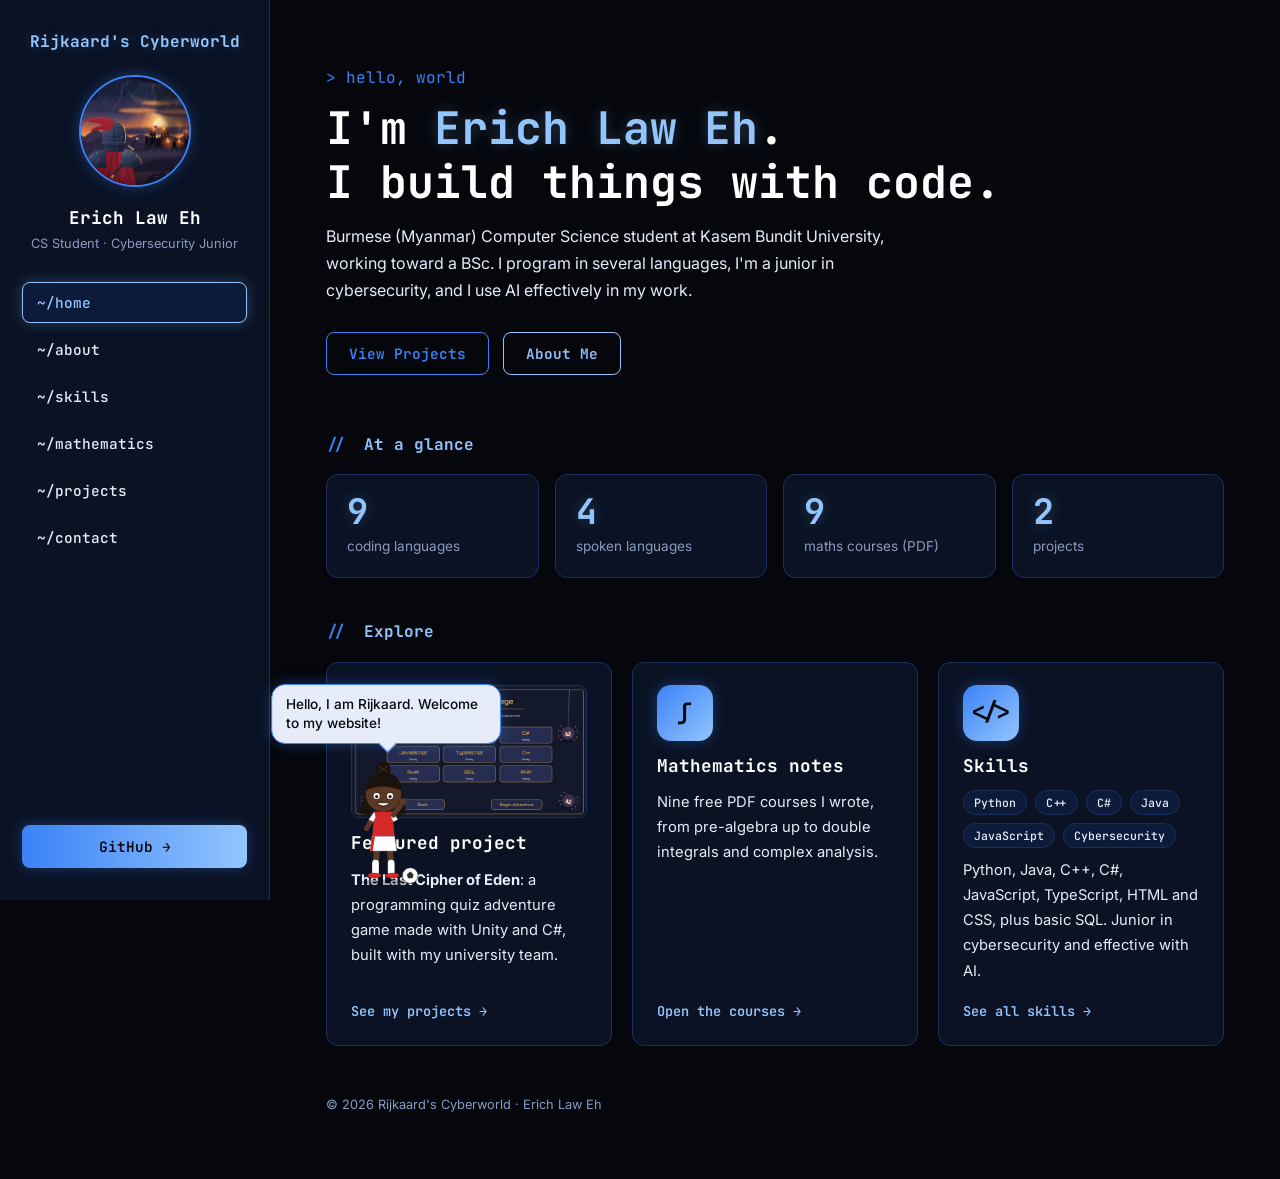
==== index.html @ 7b889961 "Add email contact, Home highlights, link previews, favicon, sitemap Co-Authored-By: Claude Sonnet 5." ====
<!DOCTYPE html>
<html lang="en">
<head>
  <meta charset="UTF-8">
  <meta name="viewport" content="width=device-width, initial-scale=1">
  <title>Rijkaard's Cyberworld | Erich Law Eh</title>
  <meta name="description" content="Portfolio of Erich Law Eh: Computer Science student and junior cybersecurity enthusiast. Projects, programming skills and mathematics notes.">
  <link rel="canonical" href="https://rijkaard1.github.io/">
  <meta property="og:type" content="website">
  <meta property="og:site_name" content="Rijkaard's Cyberworld">
  <meta property="og:title" content="Rijkaard's Cyberworld | Erich Law Eh">
  <meta property="og:description" content="Portfolio of Erich Law Eh: Computer Science student and junior cybersecurity enthusiast. Projects, programming skills and mathematics notes.">
  <meta property="og:url" content="https://rijkaard1.github.io/">
  <meta property="og:image" content="https://rijkaard1.github.io/images/og-image.png">
  <meta property="og:image:width" content="1200">
  <meta property="og:image:height" content="630">
  <meta property="og:image:alt" content="Rijkaard's Cyberworld: an armored knight watching a burning castle at sunset">
  <meta name="twitter:card" content="summary_large_image">
  <meta name="theme-color" content="#05070d">
  <link rel="icon" href="images/favicon.png" type="image/png">
  <link rel="apple-touch-icon" href="images/apple-touch-icon.png">
  <script type="application/ld+json">{"@context":"https://schema.org","@type":"Person","name":"Erich Law Eh","url":"https://rijkaard1.github.io/","image":"https://rijkaard1.github.io/images/profile.jpg","jobTitle":"Computer Science student","affiliation":{"@type":"CollegeOrUniversity","name":"Kasem Bundit University"},"sameAs":["https://github.com/Rijkaard1"]}</script>
  <link rel="preconnect" href="https://fonts.googleapis.com">
  <link rel="preconnect" href="https://fonts.gstatic.com" crossorigin>
  <link href="https://fonts.googleapis.com/css2?family=Inter:wght@400;500;600&family=JetBrains+Mono:wght@400;500;600;700&display=swap" rel="stylesheet">
  <link rel="stylesheet" href="css/style.css?v=11">
</head>
<body>
  <button class="menu-toggle" aria-label="Toggle menu">&#9776;</button>
  <aside class="sidebar">
    <a class="brand" href="index.html">Rijkaard's Cyberworld</a>
    <img class="avatar" src="images/profile.jpg" alt="Erich Law Eh: an armored knight seen from behind on a mountain summit, watching a burning castle at sunset in the rain" width="112" height="112">
    <h2 class="name">Erich Law Eh</h2>
    <p class="role">CS Student &middot; Cybersecurity Junior</p>
    <ul class="nav">
      <li><a href="index.html" class="active">~/home</a></li>
      <li><a href="about.html">~/about</a></li>
      <li><a href="skills.html">~/skills</a></li>
      <li><a href="mathematics.html">~/mathematics</a></li>
      <li><a href="projects.html">~/projects</a></li>
      <li><a href="contact.html">~/contact</a></li>
    </ul>
    <a class="github-btn" href="https://github.com/Rijkaard1" target="_blank" rel="noopener noreferrer">GitHub &rarr;</a>
  </aside>

  <main>
    <section class="hero">
      <span class="tag">&gt; hello, world</span>
      <h1>I'm <span class="accent">Erich Law Eh</span>.<br>I build things with code.</h1>
      <p>Burmese (Myanmar) Computer Science student at Kasem Bundit University, working toward a BSc. I program in several languages, I'm a junior in cybersecurity, and I use AI effectively in my work.</p>
      <div class="btn-row">
        <a class="btn" href="projects.html">View Projects</a>
        <a class="btn green" href="about.html">About Me</a>
      </div>
    </section>

    <section class="highlights" aria-label="Highlights">
      <h2 class="section-label mono"><span>//</span> At a glance</h2>
      <div class="stats">
        <div class="stat"><strong>9</strong><span>coding languages</span></div>
        <div class="stat"><strong>4</strong><span>spoken languages</span></div>
        <div class="stat"><strong>9</strong><span>maths courses (PDF)</span></div>
        <div class="stat"><strong>2</strong><span>projects</span></div>
      </div>

      <h2 class="section-label mono"><span>//</span> Explore</h2>
      <div class="feature-grid">
        <a class="card feature" href="projects.html">
          <img src="images/04_LanguageChoice.jpg" alt="Screenshot of The Last Cipher of Eden, the language choice screen" loading="lazy">
          <h3>Featured project</h3>
          <p><strong>The Last Cipher of Eden</strong>: a programming quiz adventure game made with Unity and C#, built with my university team.</p>
          <span class="open-link mono">See my projects &rarr;</span>
        </a>
        <a class="card feature" href="mathematics.html">
          <span class="feature-icon mono" aria-hidden="true">&int;</span>
          <h3>Mathematics notes</h3>
          <p>Nine free PDF courses I wrote, from pre-algebra up to double integrals and complex analysis.</p>
          <span class="open-link mono">Open the courses &rarr;</span>
        </a>
        <a class="card feature" href="skills.html">
          <span class="feature-icon mono" aria-hidden="true">&lt;/&gt;</span>
          <h3>Skills</h3>
          <div class="tags"><span class="tag-item">Python</span><span class="tag-item">C++</span><span class="tag-item">C#</span><span class="tag-item">Java</span><span class="tag-item">JavaScript</span><span class="tag-item">Cybersecurity</span></div>
          <p>Python, Java, C++, C#, JavaScript, TypeScript, HTML and CSS, plus basic SQL. Junior in cybersecurity and effective with AI.</p>
          <span class="open-link mono">See all skills &rarr;</span>
        </a>
      </div>
    </section>
    <footer>&copy; 2026 Rijkaard's Cyberworld &middot; Erich Law Eh</footer>
  </main>
  <script src="js/main.js?v=11"></script>
  <script src="js/bot.js?v=3" defer></script>
</body>
</html>
---- css/style.css ----
:root {
  --bg: #05070d;
  --panel: #0a1224;
  --panel-2: #0d1b3a;
  --border: #1c2f5c;
  --text: #e6ecf8;
  --muted: #8a9bc0;
  --purple: #3b82f6;
  --green: #93c5fd;
  --glow-purple: 0 0 14px rgba(59, 130, 246, 0.35);
  --glow-green: 0 0 14px rgba(147, 197, 253, 0.28);
  --sidebar-w: 270px;
}

* { box-sizing: border-box; margin: 0; padding: 0; }

html { scroll-behavior: smooth; }

body {
  font-family: "Inter", system-ui, sans-serif;
  background: var(--bg);
  color: var(--text);
  line-height: 1.7;
  min-height: 100vh;
}

h1, h2, h3, .mono { font-family: "JetBrains Mono", monospace; }

a { color: var(--green); text-decoration: none; }
a:hover { text-decoration: underline; }

/* ---------- Sidebar ---------- */
.sidebar {
  position: fixed;
  inset: 0 auto 0 0;
  width: var(--sidebar-w);
  background: var(--panel);
  border-right: 1px solid var(--border);
  padding: 32px 22px;
  display: flex;
  flex-direction: column;
  align-items: center;
  z-index: 20;
  overflow-y: auto;
}

.avatar {
  width: 112px;
  height: 112px;
  border-radius: 50%;
  display: grid;
  place-items: center;
  font: 700 2rem "JetBrains Mono", monospace;
  color: var(--bg);
  background: linear-gradient(135deg, var(--purple), var(--green));
  box-shadow: var(--glow-purple);
  margin-bottom: 16px;
}

.sidebar .name { font-size: 1.1rem; color: #fff; text-align: center; }
.sidebar .role { font-size: 0.8rem; color: var(--muted); text-align: center; margin-bottom: 28px; }

.nav { list-style: none; width: 100%; display: grid; gap: 6px; }
.nav a {
  display: block;
  padding: 10px 14px;
  border-radius: 8px;
  color: var(--text);
  font: 500 0.9rem "JetBrains Mono", monospace;
  border: 1px solid transparent;
  transition: 0.2s;
}
.nav a:hover { background: var(--panel-2); text-decoration: none; border-color: var(--border); }
.nav a.active {
  color: var(--green);
  background: var(--panel-2);
  border-color: var(--green);
  box-shadow: var(--glow-green);
}

.github-btn {
  margin-top: auto;
  width: 100%;
  padding: 12px;
  text-align: center;
  font: 600 0.9rem "JetBrains Mono", monospace;
  color: var(--bg);
  background: linear-gradient(90deg, var(--purple), var(--green));
  border-radius: 8px;
  box-shadow: var(--glow-purple);
  transition: transform 0.2s;
}
.github-btn:hover { transform: translateY(-2px); text-decoration: none; }

.menu-toggle {
  display: none;
  position: fixed;
  top: 12px;
  left: 12px;
  z-index: 30;
  background: var(--panel);
  color: var(--green);
  border: 1px solid var(--green);
  border-radius: 8px;
  padding: 8px 12px;
  font: 600 1rem "JetBrains Mono", monospace;
  cursor: pointer;
}

/* ---------- Main ---------- */
main {
  margin-left: var(--sidebar-w);
  padding: 64px 56px;
  max-width: 1000px;
}

.page-title { font-size: 2rem; color: #fff; margin-bottom: 6px; }
.page-title span { color: var(--purple); }
.lead { color: var(--muted); margin-bottom: 36px; }

.hero h1 { font-size: 2.8rem; color: #fff; line-height: 1.2; margin: 10px 0 14px; }
.hero h1 .accent { color: var(--green); text-shadow: var(--glow-green); }
.hero .tag { color: var(--purple); font-family: "JetBrains Mono", monospace; }
.hero p { max-width: 600px; color: var(--text); margin-bottom: 28px; }

.btn-row { display: flex; gap: 14px; flex-wrap: wrap; }
.btn {
  display: inline-block;
  padding: 11px 22px;
  border-radius: 8px;
  font: 600 0.9rem "JetBrains Mono", monospace;
  border: 1px solid var(--purple);
  color: var(--purple);
  transition: 0.2s;
}
.btn:hover { background: var(--purple); color: var(--bg); text-decoration: none; box-shadow: var(--glow-purple); }
.btn.green { border-color: var(--green); color: var(--green); }
.btn.green:hover { background: var(--green); color: var(--bg); box-shadow: var(--glow-green); }

/* ---------- Cards ---------- */
.card {
  display: block;
  background: var(--panel);
  border: 1px solid var(--border);
  border-radius: 12px;
  padding: 22px 24px;
  margin-bottom: 20px;
}
.card h2 { font-size: 1.1rem; color: var(--green); margin-bottom: 14px; }
.card h3 { font-size: 1rem; color: #fff; }
.grid { display: grid; grid-template-columns: repeat(auto-fit, minmax(260px, 1fr)); gap: 20px; }

/* ---------- Timeline ---------- */
.timeline { list-style: none; border-left: 2px solid var(--purple); padding-left: 22px; margin-left: 6px; }
.timeline li { position: relative; margin-bottom: 22px; }
.timeline li::before {
  content: "";
  position: absolute;
  left: -30px;
  top: 7px;
  width: 12px;
  height: 12px;
  border-radius: 50%;
  background: var(--green);
  box-shadow: var(--glow-green);
}
.timeline .when { font: 500 0.8rem "JetBrains Mono", monospace; color: var(--purple); }
.timeline p { color: var(--muted); font-size: 0.92rem; }

/* ---------- Skill tags ---------- */
.tags { display: flex; flex-wrap: wrap; gap: 10px; }
.tag-item {
  display: inline-flex;
  align-items: center;
  gap: 8px;
  padding: 6px 12px;
  background: var(--panel-2);
  border: 1px solid var(--border);
  border-radius: 999px;
  font: 500 0.85rem "JetBrains Mono", monospace;
}
.level { font-size: 0.7rem; padding: 2px 8px; border-radius: 999px; }
.level.native, .level.fluent, .level.intermediate { background: rgba(147,197,253,.14); color: var(--green); }
.level.beginner, .level.basic, .level.conversational, .level.junior, .level.effective { background: rgba(59,130,246,.2); color: var(--purple); }

/* ---------- Projects ---------- */
.project-placeholder { border-style: dashed; text-align: center; color: var(--muted); }
.project-placeholder h3 { color: var(--purple); margin-bottom: 8px; }

.project .project-head { display: flex; gap: 18px; align-items: center; margin-bottom: 14px; }
.project .project-head img { width: 80px; height: 80px; border-radius: 12px; }
.project .meta { color: var(--muted); font-size: 0.78rem; }
.project > p { margin-bottom: 14px; }
.project .tags { margin-bottom: 18px; }
.credits { margin-bottom: 18px; padding: 14px 16px; border-left: 3px solid var(--purple); background: var(--panel-2); border-radius: 0 8px 8px 0; }
.credits h4 { color: var(--purple); font-size: 0.85rem; margin-bottom: 4px; }
.credits p { color: var(--muted); font-size: 0.88rem; margin-bottom: 6px; }
.credits ul { list-style: none; display: flex; flex-wrap: wrap; gap: 8px 22px; }
.credits li { color: var(--green); font: 500 0.88rem "JetBrains Mono", monospace; }
.shots { display: grid; grid-template-columns: repeat(auto-fit, minmax(220px, 1fr)); gap: 12px; margin-bottom: 20px; }
.shots img { width: 100%; border-radius: 8px; border: 1px solid var(--border); }
.btn-row { margin-top: 6px; }

footer { margin-top: 48px; color: var(--muted); font-size: 0.8rem; }

/* ---------- Responsive ---------- */
@media (max-width: 820px) {
  .sidebar { transform: translateX(-100%); transition: transform 0.25s; }
  .sidebar.open { transform: translateX(0); }
  .menu-toggle { display: block; }
  main { margin-left: 0; padding: 72px 22px 40px; }
  .hero h1 { font-size: 2rem; }
}

.brand {
  font: 700 1rem "JetBrains Mono", monospace;
  color: var(--green);
  text-shadow: var(--glow-green);
  text-align: center;
  margin-bottom: 22px;
  line-height: 1.3;
}
.brand:hover { text-decoration: none; }

/* ---------- Page transition: fade + slide up (0.4s) ---------- */
main { animation: page-in 0.4s ease-out both; }
main.leaving { animation: page-out 0.2s ease-in forwards; }
@keyframes page-in  { from { opacity: 0; transform: translateY(22px); } to { opacity: 1; transform: translateY(0); } }
@keyframes page-out { from { opacity: 1; transform: translateY(0); } to { opacity: 0; transform: translateY(-12px); } }

@media (prefers-reduced-motion: reduce) {
  main, main.leaving { animation: none; }
}

/* ---------- Screenshot gallery + lightbox ---------- */
.shot { padding: 0; border: 0; background: none; cursor: zoom-in; border-radius: 8px; line-height: 0; }
.shot img { transition: transform 0.2s, border-color 0.2s; }
.shot:hover img, .shot:focus-visible img { transform: scale(1.02); border-color: var(--green); }
.shot:focus-visible { outline: 2px solid var(--green); outline-offset: 2px; }

.lightbox { margin: auto; inset: 0; width: fit-content; height: fit-content; max-height: 94vh; border: 1px solid var(--purple); border-radius: 12px; background: var(--panel); padding: 0; max-width: min(96vw, 1200px); box-shadow: var(--glow-purple); overflow: visible; }
.lightbox::backdrop { background: rgba(5, 4, 10, 0.88); }
.lightbox img { display: block; width: 100%; max-height: 88vh; object-fit: contain; border-radius: 12px; }
.lightbox-close { position: absolute; top: -14px; right: -14px; width: 34px; height: 34px; border-radius: 50%; border: 1px solid var(--green); background: var(--panel); color: var(--green); font: 700 1.2rem "JetBrains Mono", monospace; cursor: pointer; line-height: 1; z-index: 2; }

/* Project version badge */
.version-line { display: flex; flex-wrap: wrap; align-items: center; gap: 8px 16px; margin: 0 0 14px; font-size: 0.8rem; color: var(--muted); }
.version-line .v-num { color: var(--green); border: 1px solid var(--green); border-radius: 999px; padding: 2px 12px; }
.version-line .v-date { color: var(--text); }
.shots.single { grid-template-columns: minmax(220px, 420px); }
.shots.single img { height: auto; }

/* ---------- Profile picture ---------- */
img.avatar { object-fit: cover; padding: 0; border: 2px solid var(--purple); }

/* ---------- Mathematics courses ---------- */
.course .course-meta { color: var(--muted); font-size: 0.85rem; margin-bottom: 14px; }
.course-empty { border-style: dashed; text-align: center; color: var(--muted); }
.course-empty h2 { color: var(--purple); }
.files { list-style: none; display: grid; gap: 10px; }
.files li { display: flex; align-items: center; justify-content: space-between; gap: 14px; flex-wrap: wrap; padding: 10px 14px; background: var(--panel-2); border: 1px solid var(--border); border-radius: 8px; }
.files .file-name { font: 500 0.9rem "JetBrains Mono", monospace; color: var(--text); }
.files .file-type { font: 600 0.7rem "JetBrains Mono", monospace; color: var(--purple); margin-right: 10px; }
.files a.btn { padding: 6px 14px; font-size: 0.8rem; }

/* ---------- Mathematics categories and course cards ---------- */
.category { margin-bottom: 40px; }
.category-title { font-size: 1.15rem; color: var(--green); margin-bottom: 18px; padding-bottom: 10px; border-bottom: 1px solid var(--border); }
.category-title span { color: var(--purple); margin-right: 8px; }
.course-grid { display: grid; grid-template-columns: repeat(auto-fit, minmax(300px, 1fr)); gap: 20px; }
.course-card { display: flex; flex-direction: column; gap: 10px; margin-bottom: 0; color: var(--text); transition: transform 0.2s, border-color 0.2s, box-shadow 0.2s; }
.course-card:hover, .course-card:focus-visible { text-decoration: none; transform: translateY(-3px); border-color: var(--green); box-shadow: var(--glow-green); outline: none; }
.course-card h3 { font-size: 1.1rem; color: #fff; }
.course-card .course-meta { color: var(--muted); font-size: 0.78rem; margin: 0; }
.course-card p { font-size: 0.92rem; }
.course-card .tags { gap: 8px; }
.course-card .tag-item { font-size: 0.72rem; padding: 4px 10px; }
.course-card .open-link { margin-top: auto; padding-top: 6px; color: var(--green); font-weight: 600; font-size: 0.85rem; }

/* ---------- Mathematics: two big cards + back link ---------- */
.big-cards { display: grid; grid-template-columns: repeat(auto-fit, minmax(320px, 1fr)); gap: 28px; margin-top: 8px; }
.big-card { display: flex; flex-direction: column; gap: 14px; min-height: 340px; padding: 36px 34px; margin-bottom: 0; color: var(--text); background: linear-gradient(160deg, var(--panel-2), var(--panel)); transition: transform 0.2s, border-color 0.2s, box-shadow 0.2s; }
.big-card:hover, .big-card:focus-visible { text-decoration: none; transform: translateY(-5px); border-color: var(--green); box-shadow: var(--glow-green); outline: none; }
.big-card .big-icon { display: grid; place-items: center; width: 72px; height: 72px; border-radius: 16px; font-size: 2.4rem; font-weight: 700; color: var(--bg); background: linear-gradient(135deg, var(--purple), var(--green)); box-shadow: var(--glow-purple); }
.big-card h2 { font-size: 1.7rem; color: #fff; margin: 4px 0 0; }
.big-card p { color: var(--text); }
.big-card .big-count { color: var(--muted); font-size: 0.85rem; margin-top: auto; }
.big-card .open-link { color: var(--green); font-weight: 600; font-size: 0.95rem; }
.back-link { display: inline-block; margin-bottom: 18px; font-size: 0.85rem; }

/* ---------- Course pages: use the full width, 3 cards per row ---------- */
main:has(.course-grid) { max-width: 1500px; }
.course-grid { grid-template-columns: repeat(3, minmax(0, 1fr)); }
@media (max-width: 1200px) { .course-grid { grid-template-columns: repeat(2, minmax(0, 1fr)); } }
@media (max-width: 760px)  { .course-grid { grid-template-columns: 1fr; } }

/* ---------- Mathematics page: bigger, centered branch cards ---------- */
main:has(.big-cards) { max-width: 1500px; }
.big-cards { max-width: 1160px; margin: 24px auto 0; gap: 36px; }
.big-card { min-height: 440px; padding: 48px 44px; align-items: center; text-align: center; justify-content: flex-start; gap: 18px; }
.big-card .big-icon { width: 96px; height: 96px; border-radius: 22px; font-size: 3.2rem; }
.big-card h2 { font-size: 2.1rem; }
.big-card p { font-size: 1.05rem; max-width: 440px; }
.big-card .big-count { font-size: 0.95rem; margin-top: auto; padding-top: 8px; }
.big-card .open-link { font-size: 1.05rem; }
@media (max-width: 760px) { .big-card { min-height: 0; padding: 32px 24px; } }

/* ---------- Projects page: wider, bigger, centered cards ---------- */
main:has(.project) { max-width: 1500px; }
.project { max-width: 1160px; margin: 0 auto 32px; padding: 40px 44px; text-align: center; }
.project .project-head { flex-direction: column; justify-content: center; gap: 14px; margin-bottom: 18px; }
.project .project-head img { width: 112px; height: 112px; border-radius: 20px; }
.project h3 { font-size: 1.9rem; color: #fff; }
.project .meta { font-size: 0.85rem; margin-top: 6px; }
.project > p { max-width: 820px; margin: 0 auto 18px; font-size: 1.05rem; }
.project .tags { justify-content: center; margin-bottom: 24px; }
.project .version-line { justify-content: center; margin-bottom: 18px; }
.project .credits { max-width: 760px; margin: 0 auto 26px; border-left: 0; border-top: 3px solid var(--purple); border-radius: 0 0 8px 8px; text-align: center; }
.project .credits ul { justify-content: center; }
.project .shots { justify-content: center; margin-bottom: 26px; }
.project .shots.single { grid-template-columns: minmax(220px, 560px); }
.project .btn-row { justify-content: center; margin-top: 10px; }
main:has(.project) > .btn-row { justify-content: center; max-width: 1160px; margin: 0 auto; }
main:has(.project) > footer { text-align: center; }
@media (max-width: 760px) { .project { padding: 28px 20px; } .project h3 { font-size: 1.5rem; } }

/* ---------- Every page except Home: centered layout ---------- */
main:not(:has(.hero)) { max-width: 1500px; }
main:not(:has(.hero)) .page-title,
main:not(:has(.hero)) .lead { text-align: center; }
main:not(:has(.hero)) .back-link { display: block; text-align: center; }
main:not(:has(.hero)) > footer { text-align: center; }
main:not(:has(.hero)) > .card:not(.project),
main:not(:has(.hero)) > .grid { max-width: 1000px; margin-left: auto; margin-right: auto; }
main:not(:has(.hero)) .card { text-align: center; }
main:not(:has(.hero)) .card .tags { justify-content: center; }
main:not(:has(.hero)) .card .btn { margin-left: auto; margin-right: auto; }
.card .tag-item { text-align: center; }

/* timeline: centered, dots stacked above each step */
.timeline { border-left: 0; padding-left: 0; margin: 0 auto; max-width: 640px; }
.timeline li { padding-bottom: 6px; margin-bottom: 18px; }
.timeline li::before { position: static; display: block; margin: 0 auto 10px; }
.timeline li:not(:last-child)::after { content: ""; display: block; width: 2px; height: 22px; margin: 14px auto 0; background: var(--purple); opacity: 0.7; }

/* ---------- Course grid: keep an incomplete last row centered ---------- */
.course-grid { display: flex; flex-wrap: wrap; justify-content: center; gap: 20px; }
.course-grid > .course-card { flex: 0 0 calc((100% - 40px) / 3); max-width: calc((100% - 40px) / 3); }
@media (max-width: 1200px) { .course-grid > .course-card { flex-basis: calc((100% - 20px) / 2); max-width: calc((100% - 20px) / 2); } }
@media (max-width: 760px)  { .course-grid > .course-card { flex-basis: 100%; max-width: 100%; } }

/* ---------- Home: highlights ---------- */
main:has(.hero) { max-width: 1200px; }
.highlights { margin-top: 56px; }
.section-label { font-size: 1rem; color: var(--green); margin: 0 0 16px; }
.section-label span { color: var(--purple); margin-right: 8px; }
.stats { display: grid; grid-template-columns: repeat(auto-fit, minmax(150px, 1fr)); gap: 16px; margin-bottom: 40px; }
.stat { background: var(--panel); border: 1px solid var(--border); border-radius: 12px; padding: 18px 20px; }
.stat strong { display: block; font: 700 2.2rem "JetBrains Mono", monospace; color: var(--green); line-height: 1.1; text-shadow: var(--glow-green); }
.stat span { color: var(--muted); font-size: 0.85rem; }
.feature-grid { display: grid; grid-template-columns: repeat(auto-fit, minmax(260px, 1fr)); gap: 20px; }
.feature { display: flex; flex-direction: column; gap: 10px; margin-bottom: 0; color: var(--text); transition: transform 0.2s, border-color 0.2s, box-shadow 0.2s; }
.feature:hover, .feature:focus-visible { text-decoration: none; transform: translateY(-3px); border-color: var(--green); box-shadow: var(--glow-green); outline: none; }
.feature img { width: 100%; border-radius: 8px; border: 1px solid var(--border); }
.feature h3 { font-size: 1.1rem; color: #fff; }
.feature p { font-size: 0.92rem; }
.feature .tags { gap: 8px; }
.feature .tag-item { font-size: 0.72rem; padding: 4px 10px; }
.feature .open-link { margin-top: auto; padding-top: 6px; color: var(--green); font-weight: 600; font-size: 0.85rem; }
.feature-icon { display: grid; place-items: center; width: 56px; height: 56px; border-radius: 14px; font-size: 1.5rem; font-weight: 700; color: var(--bg); background: linear-gradient(135deg, var(--purple), var(--green)); box-shadow: var(--glow-purple); }
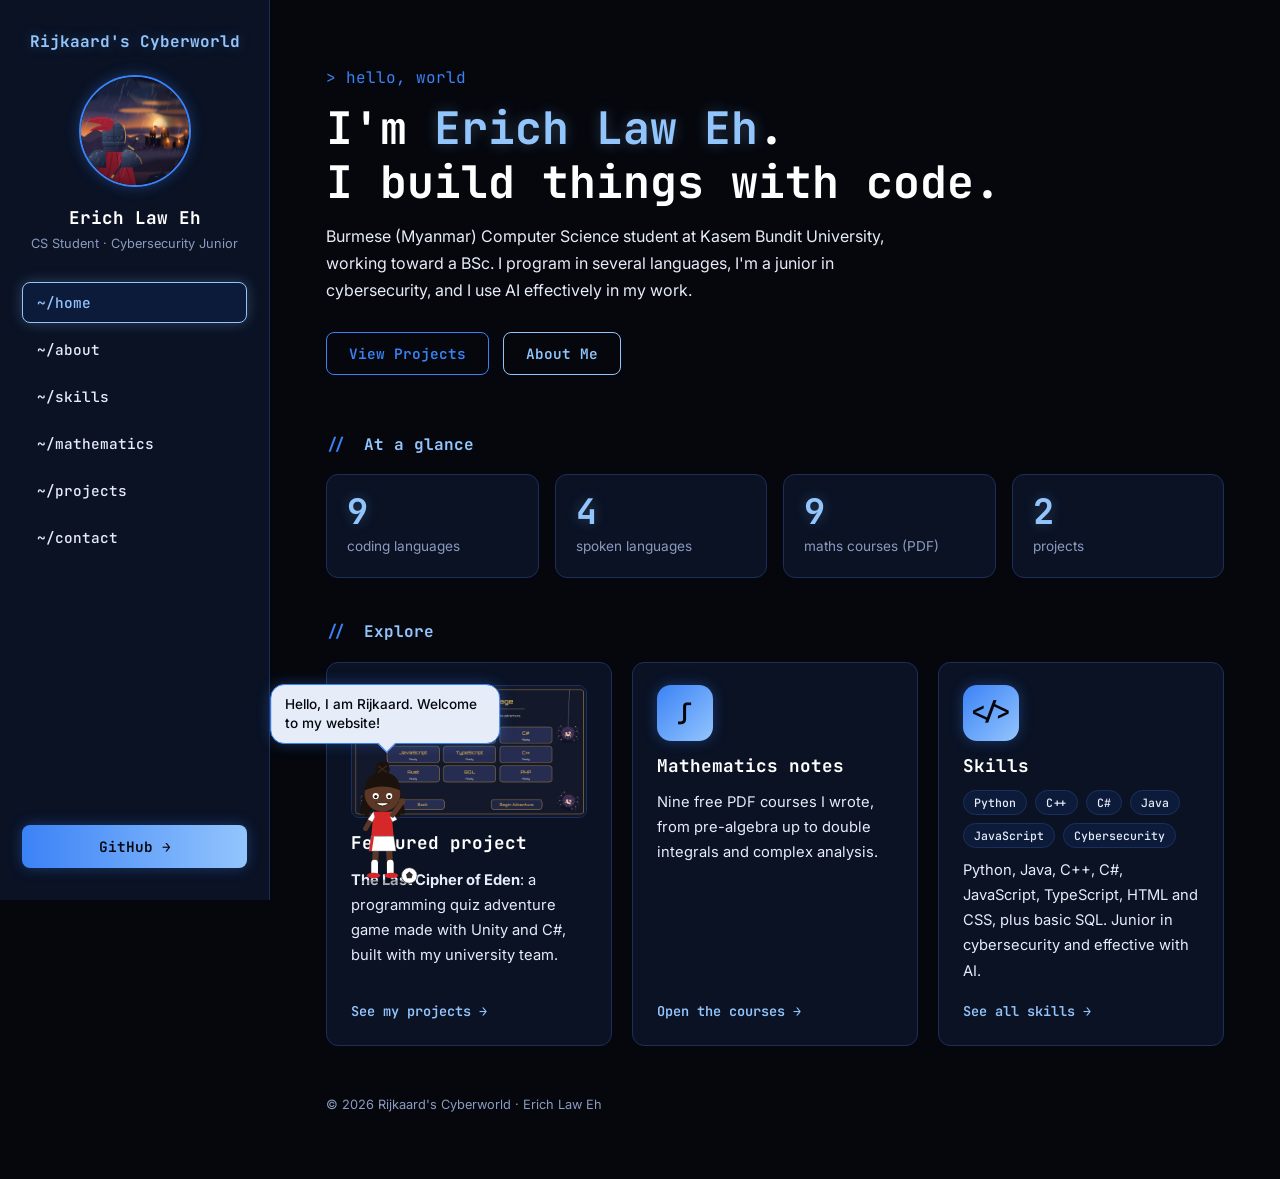
==== commit 49926871: "Add Solutions PDF links to the course cards Co-Authored-By: Claude Sonnet 5.5 <noreply@anthropic.com" ====
--- a/index.html
+++ b/index.html
@@ -23,7 +23,7 @@
   <link rel="preconnect" href="https://fonts.googleapis.com">
   <link rel="preconnect" href="https://fonts.gstatic.com" crossorigin>
   <link href="https://fonts.googleapis.com/css2?family=Inter:wght@400;500;600&family=JetBrains+Mono:wght@400;500;600;700&display=swap" rel="stylesheet">
-  <link rel="stylesheet" href="css/style.css?v=11">
+  <link rel="stylesheet" href="css/style.css?v=12">
 </head>
 <body>
   <button class="menu-toggle" aria-label="Toggle menu">&#9776;</button>
@@ -88,7 +88,7 @@
     </section>
     <footer>&copy; 2026 Rijkaard's Cyberworld &middot; Erich Law Eh</footer>
   </main>
-  <script src="js/main.js?v=11"></script>
+  <script src="js/main.js?v=12"></script>
   <script src="js/bot.js?v=3" defer></script>
 </body>
 </html>
--- a/css/style.css
+++ b/css/style.css
@@ -368,3 +368,14 @@
 .feature .tag-item { font-size: 0.72rem; padding: 4px 10px; }
 .feature .open-link { margin-top: auto; padding-top: 6px; color: var(--green); font-weight: 600; font-size: 0.85rem; }
 .feature-icon { display: grid; place-items: center; width: 56px; height: 56px; border-radius: 14px; font-size: 1.5rem; font-weight: 700; color: var(--bg); background: linear-gradient(135deg, var(--purple), var(--green)); box-shadow: var(--glow-purple); }
+
+/* ---------- Course cards: main PDF + solutions link ---------- */
+.course-card { position: relative; cursor: pointer; }
+.course-card .course-links { display: flex; flex-wrap: wrap; justify-content: center; align-items: center; gap: 8px 22px; margin-top: auto; padding-top: 8px; }
+.course-card .open-link { margin-top: 0; padding-top: 0; text-decoration: none; }
+.course-card .open-link::after { content: ""; position: absolute; inset: 0; border-radius: inherit; }   /* whole card opens the main PDF */
+.course-card .solutions-link { position: relative; z-index: 2; color: var(--purple); font-weight: 600; font-size: 0.85rem; }
+.course-card .solutions-link:hover { text-decoration: underline; color: var(--green); }
+.course-card .answer-note { color: var(--muted); font-size: 0.78rem; }
+.course-card:hover, .course-card:focus-within { transform: translateY(-3px); border-color: var(--green); box-shadow: var(--glow-green); }
+.course-card .open-link:focus-visible::after { outline: 2px solid var(--green); outline-offset: 2px; }
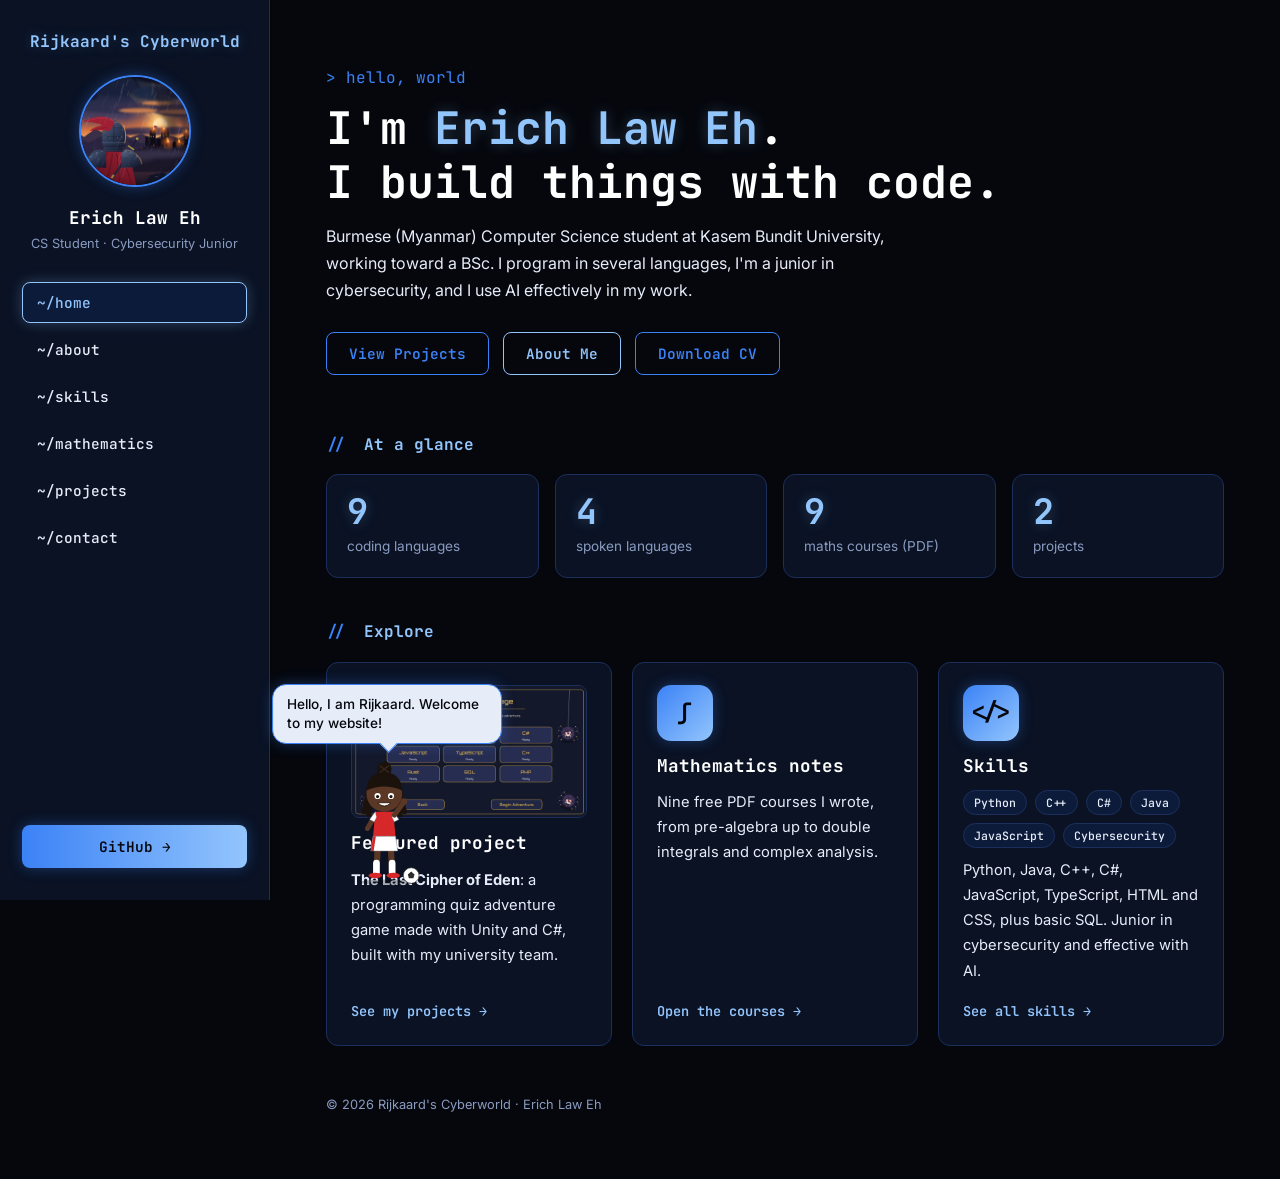
==== commit 4eda1ba5: "Add CV PDF and Download CV buttons Co-Authored-By: Claude Sonnet 5.5 <noreply@anthropic.com>" ====
--- a/index.html
+++ b/index.html
@@ -23,7 +23,7 @@
   <link rel="preconnect" href="https://fonts.googleapis.com">
   <link rel="preconnect" href="https://fonts.gstatic.com" crossorigin>
   <link href="https://fonts.googleapis.com/css2?family=Inter:wght@400;500;600&family=JetBrains+Mono:wght@400;500;600;700&display=swap" rel="stylesheet">
-  <link rel="stylesheet" href="css/style.css?v=12">
+  <link rel="stylesheet" href="css/style.css?v=13">
 </head>
 <body>
   <button class="menu-toggle" aria-label="Toggle menu">&#9776;</button>
@@ -51,6 +51,7 @@
       <div class="btn-row">
         <a class="btn" href="projects.html">View Projects</a>
         <a class="btn green" href="about.html">About Me</a>
+        <a class="btn" href="files/Erich_Law_Eh_CV.pdf" download="Erich_Law_Eh_CV.pdf">Download CV</a>
       </div>
     </section>
 
@@ -88,7 +89,7 @@
     </section>
     <footer>&copy; 2026 Rijkaard's Cyberworld &middot; Erich Law Eh</footer>
   </main>
-  <script src="js/main.js?v=12"></script>
+  <script src="js/main.js?v=13"></script>
   <script src="js/bot.js?v=3" defer></script>
 </body>
 </html>
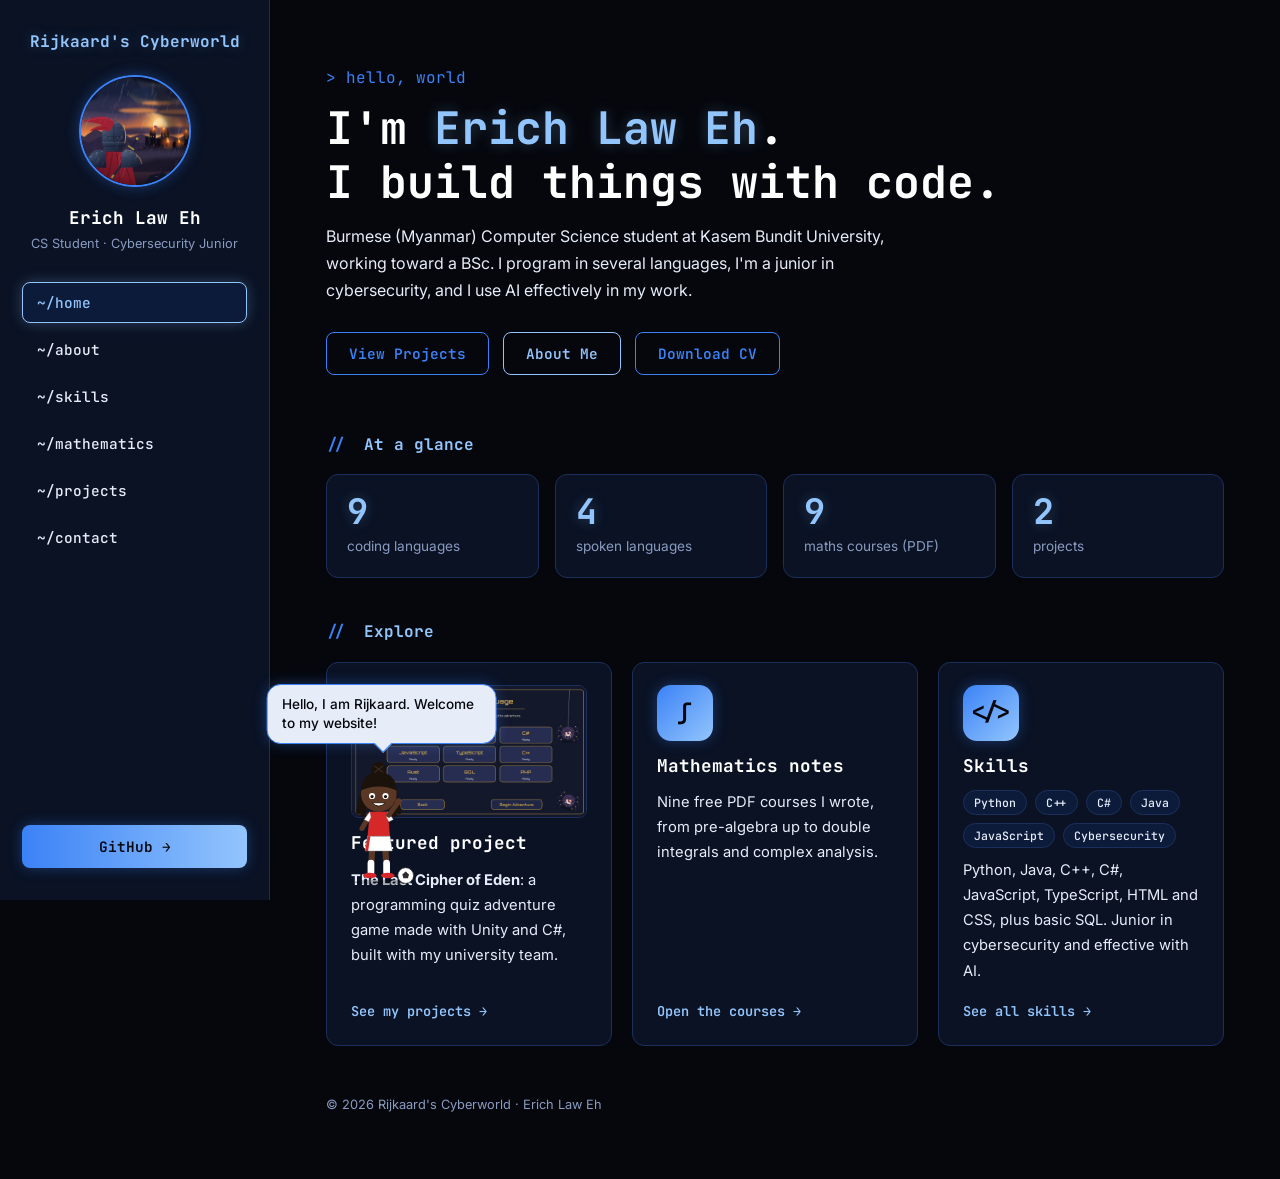
==== commit fcf08497: "Add search and level filters to the Real Analysis courses Co-Authored-By: Claude Sonnet 5.5 <noreply" ====
--- a/index.html
+++ b/index.html
@@ -23,7 +23,7 @@
   <link rel="preconnect" href="https://fonts.googleapis.com">
   <link rel="preconnect" href="https://fonts.gstatic.com" crossorigin>
   <link href="https://fonts.googleapis.com/css2?family=Inter:wght@400;500;600&family=JetBrains+Mono:wght@400;500;600;700&display=swap" rel="stylesheet">
-  <link rel="stylesheet" href="css/style.css?v=13">
+  <link rel="stylesheet" href="css/style.css?v=14">
 </head>
 <body>
   <button class="menu-toggle" aria-label="Toggle menu">&#9776;</button>
@@ -89,7 +89,7 @@
     </section>
     <footer>&copy; 2026 Rijkaard's Cyberworld &middot; Erich Law Eh</footer>
   </main>
-  <script src="js/main.js?v=13"></script>
+  <script src="js/main.js?v=14"></script>
   <script src="js/bot.js?v=3" defer></script>
 </body>
 </html>
--- a/css/style.css
+++ b/css/style.css
@@ -379,3 +379,24 @@
 .course-card .answer-note { color: var(--muted); font-size: 0.78rem; }
 .course-card:hover, .course-card:focus-within { transform: translateY(-3px); border-color: var(--green); box-shadow: var(--glow-green); }
 .course-card .open-link:focus-visible::after { outline: 2px solid var(--green); outline-offset: 2px; }
+
+/* ---------- Course search and filters ---------- */
+.sr-only { position: absolute; width: 1px; height: 1px; overflow: hidden; clip: rect(0 0 0 0); white-space: nowrap; }
+.course-tools { max-width: 900px; margin: 0 auto 28px; display: flex; flex-direction: column; align-items: center; gap: 14px; }
+.search-box { width: 100%; }
+.search-box input { width: 100%; padding: 14px 18px; border-radius: 12px; border: 1px solid var(--border); background: var(--panel); color: var(--text); font: 500 1rem "Inter", system-ui, sans-serif; text-align: center; transition: border-color 0.2s, box-shadow 0.2s; }
+.search-box input::placeholder { color: var(--muted); }
+.search-box input:focus { outline: none; border-color: var(--green); box-shadow: var(--glow-green); }
+.chips { display: flex; flex-wrap: wrap; justify-content: center; gap: 10px; }
+.chip { padding: 8px 16px; border-radius: 999px; border: 1px solid var(--border); background: var(--panel-2); color: var(--text); font: 600 0.85rem "JetBrains Mono", monospace; cursor: pointer; transition: 0.2s; }
+.chip small { color: var(--muted); font-size: 0.72rem; margin-left: 4px; }
+.chip:hover { border-color: var(--green); }
+.chip.active { background: var(--purple); border-color: var(--purple); color: #fff; box-shadow: var(--glow-purple); }
+.chip.active small { color: #dbe7ff; }
+.check { display: inline-flex; align-items: center; gap: 8px; color: var(--muted); font-size: 0.9rem; cursor: pointer; }
+.check input { accent-color: var(--purple); width: 16px; height: 16px; }
+.result-count { color: var(--muted); font-size: 0.8rem; margin: 0; }
+.course-card[hidden] { display: none !important; }
+.no-results { text-align: center; padding: 28px 0; color: var(--muted); }
+.no-results p { margin-bottom: 14px; }
+.no-results[hidden] { display: none; }
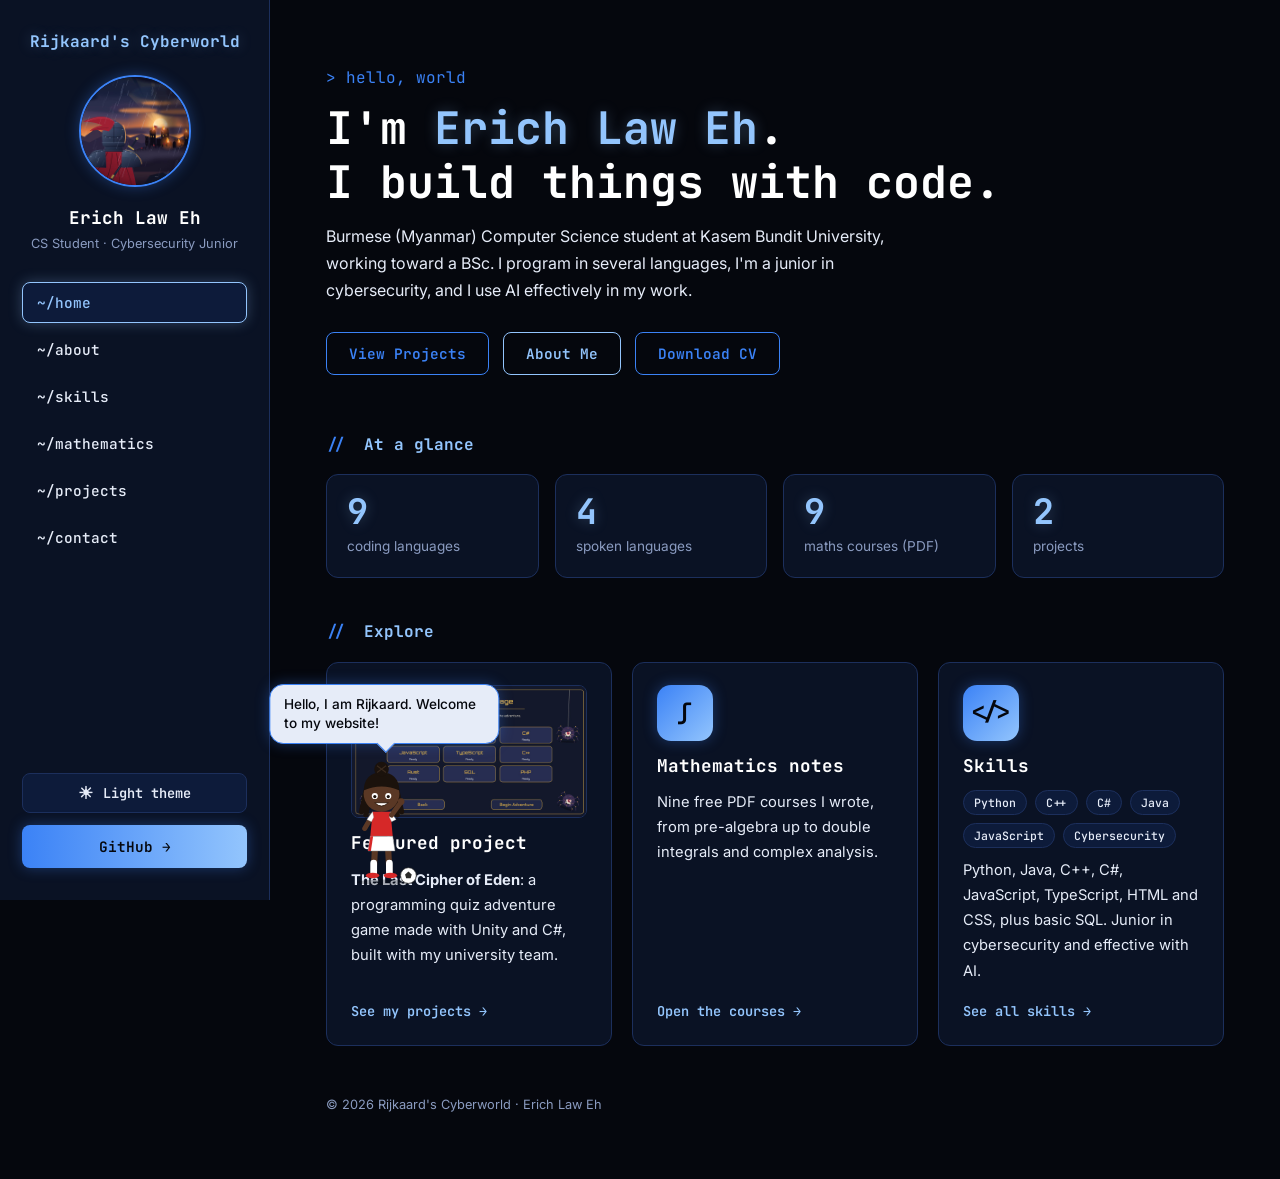
==== commit a204fbf9: "Add dark and light theme switch Co-Authored-By: Claude Sonnet 5.5 <noreply@anthropic.com>" ====
--- a/index.html
+++ b/index.html
@@ -2,6 +2,7 @@
 <html lang="en">
 <head>
   <meta charset="UTF-8">
+  <script>try{var t=localStorage.getItem("theme");if(t==="light"||t==="dark")document.documentElement.setAttribute("data-theme",t)}catch(e){}</script>
   <meta name="viewport" content="width=device-width, initial-scale=1">
   <title>Rijkaard's Cyberworld | Erich Law Eh</title>
   <meta name="description" content="Portfolio of Erich Law Eh: Computer Science student and junior cybersecurity enthusiast. Projects, programming skills and mathematics notes.">
@@ -23,7 +24,7 @@
   <link rel="preconnect" href="https://fonts.googleapis.com">
   <link rel="preconnect" href="https://fonts.gstatic.com" crossorigin>
   <link href="https://fonts.googleapis.com/css2?family=Inter:wght@400;500;600&family=JetBrains+Mono:wght@400;500;600;700&display=swap" rel="stylesheet">
-  <link rel="stylesheet" href="css/style.css?v=14">
+  <link rel="stylesheet" href="css/style.css?v=15">
 </head>
 <body>
   <button class="menu-toggle" aria-label="Toggle menu">&#9776;</button>
@@ -40,6 +41,7 @@
       <li><a href="projects.html">~/projects</a></li>
       <li><a href="contact.html">~/contact</a></li>
     </ul>
+    <button type="button" class="theme-toggle" id="theme-toggle" aria-label="Switch to light theme"><span class="ti" aria-hidden="true">&#9728;</span><span class="tl">Light theme</span></button>
     <a class="github-btn" href="https://github.com/Rijkaard1" target="_blank" rel="noopener noreferrer">GitHub &rarr;</a>
   </aside>
 
@@ -89,7 +91,7 @@
     </section>
     <footer>&copy; 2026 Rijkaard's Cyberworld &middot; Erich Law Eh</footer>
   </main>
-  <script src="js/main.js?v=14"></script>
+  <script src="js/main.js?v=15"></script>
   <script src="js/bot.js?v=3" defer></script>
 </body>
 </html>
--- a/css/style.css
+++ b/css/style.css
@@ -9,7 +9,29 @@
   --green: #93c5fd;
   --glow-purple: 0 0 14px rgba(59, 130, 246, 0.35);
   --glow-green: 0 0 14px rgba(147, 197, 253, 0.28);
+  --heading: #ffffff;
+  --pill-a: rgba(147, 197, 253, 0.14);
+  --pill-b: rgba(59, 130, 246, 0.2);
   --sidebar-w: 270px;
+  color-scheme: dark;
+}
+
+/* Light theme (switched with the button in the sidebar) */
+:root[data-theme="light"] {
+  --bg: #f3f6fc;
+  --panel: #ffffff;
+  --panel-2: #e9f0fc;
+  --border: #c9d8f2;
+  --text: #1b2438;
+  --muted: #55648a;
+  --purple: #2563eb;
+  --green: #1e40af;
+  --glow-purple: 0 0 12px rgba(37, 99, 235, 0.2);
+  --glow-green: 0 0 12px rgba(30, 64, 175, 0.16);
+  --heading: #0a1630;
+  --pill-a: rgba(30, 64, 175, 0.1);
+  --pill-b: rgba(37, 99, 235, 0.12);
+  color-scheme: light;
 }
 
 * { box-sizing: border-box; margin: 0; padding: 0; }
@@ -57,7 +79,7 @@
   margin-bottom: 16px;
 }
 
-.sidebar .name { font-size: 1.1rem; color: #fff; text-align: center; }
+.sidebar .name { font-size: 1.1rem; color: var(--heading); text-align: center; }
 .sidebar .role { font-size: 0.8rem; color: var(--muted); text-align: center; margin-bottom: 28px; }
 
 .nav { list-style: none; width: 100%; display: grid; gap: 6px; }
@@ -114,11 +136,11 @@
   max-width: 1000px;
 }
 
-.page-title { font-size: 2rem; color: #fff; margin-bottom: 6px; }
+.page-title { font-size: 2rem; color: var(--heading); margin-bottom: 6px; }
 .page-title span { color: var(--purple); }
 .lead { color: var(--muted); margin-bottom: 36px; }
 
-.hero h1 { font-size: 2.8rem; color: #fff; line-height: 1.2; margin: 10px 0 14px; }
+.hero h1 { font-size: 2.8rem; color: var(--heading); line-height: 1.2; margin: 10px 0 14px; }
 .hero h1 .accent { color: var(--green); text-shadow: var(--glow-green); }
 .hero .tag { color: var(--purple); font-family: "JetBrains Mono", monospace; }
 .hero p { max-width: 600px; color: var(--text); margin-bottom: 28px; }
@@ -147,7 +169,7 @@
   margin-bottom: 20px;
 }
 .card h2 { font-size: 1.1rem; color: var(--green); margin-bottom: 14px; }
-.card h3 { font-size: 1rem; color: #fff; }
+.card h3 { font-size: 1rem; color: var(--heading); }
 .grid { display: grid; grid-template-columns: repeat(auto-fit, minmax(260px, 1fr)); gap: 20px; }
 
 /* ---------- Timeline ---------- */
@@ -180,8 +202,8 @@
   font: 500 0.85rem "JetBrains Mono", monospace;
 }
 .level { font-size: 0.7rem; padding: 2px 8px; border-radius: 999px; }
-.level.native, .level.fluent, .level.intermediate { background: rgba(147,197,253,.14); color: var(--green); }
-.level.beginner, .level.basic, .level.conversational, .level.junior, .level.effective { background: rgba(59,130,246,.2); color: var(--purple); }
+.level.native, .level.fluent, .level.intermediate { background: var(--pill-a); color: var(--green); }
+.level.beginner, .level.basic, .level.conversational, .level.junior, .level.effective { background: var(--pill-b); color: var(--purple); }
 
 /* ---------- Projects ---------- */
 .project-placeholder { border-style: dashed; text-align: center; color: var(--muted); }
@@ -270,7 +292,7 @@
 .course-grid { display: grid; grid-template-columns: repeat(auto-fit, minmax(300px, 1fr)); gap: 20px; }
 .course-card { display: flex; flex-direction: column; gap: 10px; margin-bottom: 0; color: var(--text); transition: transform 0.2s, border-color 0.2s, box-shadow 0.2s; }
 .course-card:hover, .course-card:focus-visible { text-decoration: none; transform: translateY(-3px); border-color: var(--green); box-shadow: var(--glow-green); outline: none; }
-.course-card h3 { font-size: 1.1rem; color: #fff; }
+.course-card h3 { font-size: 1.1rem; color: var(--heading); }
 .course-card .course-meta { color: var(--muted); font-size: 0.78rem; margin: 0; }
 .course-card p { font-size: 0.92rem; }
 .course-card .tags { gap: 8px; }
@@ -282,7 +304,7 @@
 .big-card { display: flex; flex-direction: column; gap: 14px; min-height: 340px; padding: 36px 34px; margin-bottom: 0; color: var(--text); background: linear-gradient(160deg, var(--panel-2), var(--panel)); transition: transform 0.2s, border-color 0.2s, box-shadow 0.2s; }
 .big-card:hover, .big-card:focus-visible { text-decoration: none; transform: translateY(-5px); border-color: var(--green); box-shadow: var(--glow-green); outline: none; }
 .big-card .big-icon { display: grid; place-items: center; width: 72px; height: 72px; border-radius: 16px; font-size: 2.4rem; font-weight: 700; color: var(--bg); background: linear-gradient(135deg, var(--purple), var(--green)); box-shadow: var(--glow-purple); }
-.big-card h2 { font-size: 1.7rem; color: #fff; margin: 4px 0 0; }
+.big-card h2 { font-size: 1.7rem; color: var(--heading); margin: 4px 0 0; }
 .big-card p { color: var(--text); }
 .big-card .big-count { color: var(--muted); font-size: 0.85rem; margin-top: auto; }
 .big-card .open-link { color: var(--green); font-weight: 600; font-size: 0.95rem; }
@@ -310,7 +332,7 @@
 .project { max-width: 1160px; margin: 0 auto 32px; padding: 40px 44px; text-align: center; }
 .project .project-head { flex-direction: column; justify-content: center; gap: 14px; margin-bottom: 18px; }
 .project .project-head img { width: 112px; height: 112px; border-radius: 20px; }
-.project h3 { font-size: 1.9rem; color: #fff; }
+.project h3 { font-size: 1.9rem; color: var(--heading); }
 .project .meta { font-size: 0.85rem; margin-top: 6px; }
 .project > p { max-width: 820px; margin: 0 auto 18px; font-size: 1.05rem; }
 .project .tags { justify-content: center; margin-bottom: 24px; }
@@ -362,7 +384,7 @@
 .feature { display: flex; flex-direction: column; gap: 10px; margin-bottom: 0; color: var(--text); transition: transform 0.2s, border-color 0.2s, box-shadow 0.2s; }
 .feature:hover, .feature:focus-visible { text-decoration: none; transform: translateY(-3px); border-color: var(--green); box-shadow: var(--glow-green); outline: none; }
 .feature img { width: 100%; border-radius: 8px; border: 1px solid var(--border); }
-.feature h3 { font-size: 1.1rem; color: #fff; }
+.feature h3 { font-size: 1.1rem; color: var(--heading); }
 .feature p { font-size: 0.92rem; }
 .feature .tags { gap: 8px; }
 .feature .tag-item { font-size: 0.72rem; padding: 4px 10px; }
@@ -400,3 +422,11 @@
 .no-results { text-align: center; padding: 28px 0; color: var(--muted); }
 .no-results p { margin-bottom: 14px; }
 .no-results[hidden] { display: none; }
+
+
+/* ---------- Dark / light theme switch ---------- */
+body, .sidebar, .card, .stat, .chip, .tag-item, .search-box input { transition: background-color 0.25s, border-color 0.25s, color 0.25s; }
+.theme-toggle { margin-top: auto; margin-bottom: 12px; width: 100%; display: flex; align-items: center; justify-content: center; gap: 10px; padding: 10px 12px; border-radius: 8px; border: 1px solid var(--border); background: var(--panel-2); color: var(--text); font: 600 0.85rem "JetBrains Mono", monospace; cursor: pointer; transition: border-color 0.2s, box-shadow 0.2s; }
+.theme-toggle:hover, .theme-toggle:focus-visible { border-color: var(--green); box-shadow: var(--glow-green); outline: none; }
+.theme-toggle .ti { font-size: 1.05rem; line-height: 1; }
+.theme-toggle + .github-btn { margin-top: 0; }
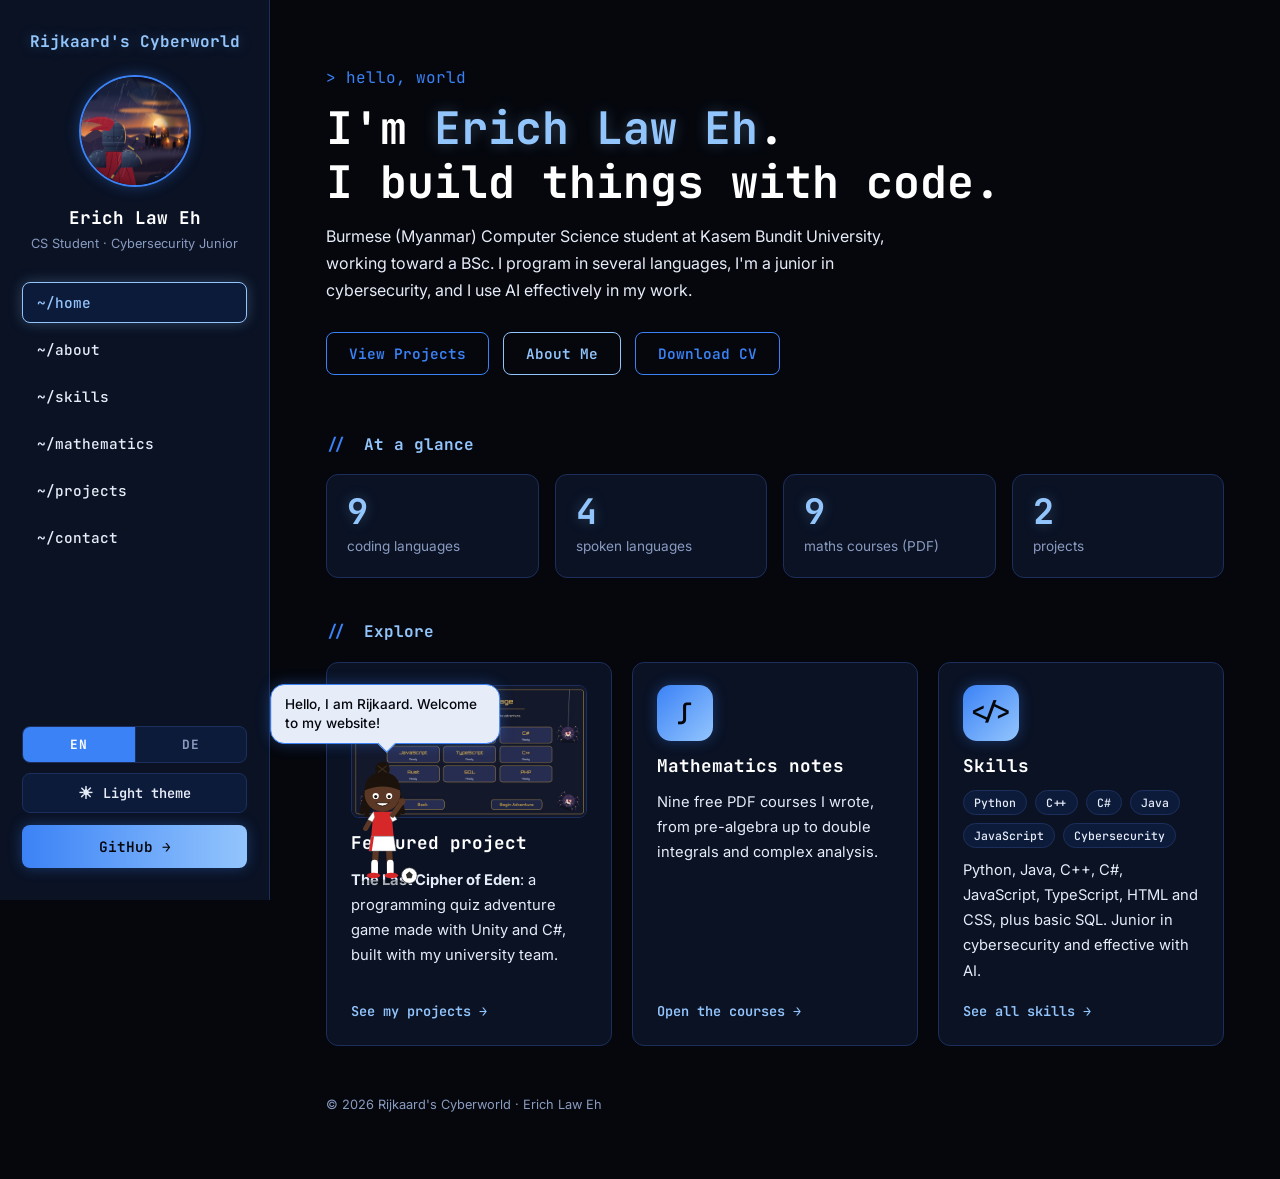
==== commit 29fd87b2: "Add English and Deutsch language switch Co-Authored-By: Claude Sonnet 5.5 <noreply@anthropic.com>" ====
--- a/index.html
+++ b/index.html
@@ -24,7 +24,7 @@
   <link rel="preconnect" href="https://fonts.googleapis.com">
   <link rel="preconnect" href="https://fonts.gstatic.com" crossorigin>
   <link href="https://fonts.googleapis.com/css2?family=Inter:wght@400;500;600&family=JetBrains+Mono:wght@400;500;600;700&display=swap" rel="stylesheet">
-  <link rel="stylesheet" href="css/style.css?v=15">
+  <link rel="stylesheet" href="css/style.css?v=16">
 </head>
 <body>
   <button class="menu-toggle" aria-label="Toggle menu">&#9776;</button>
@@ -41,7 +41,11 @@
       <li><a href="projects.html">~/projects</a></li>
       <li><a href="contact.html">~/contact</a></li>
     </ul>
-    <button type="button" class="theme-toggle" id="theme-toggle" aria-label="Switch to light theme"><span class="ti" aria-hidden="true">&#9728;</span><span class="tl">Light theme</span></button>
+    <div class="lang-switch" role="group" aria-label="Language">
+      <button type="button" class="lang-btn active" data-lang="en" data-no-i18n aria-pressed="true" title="English" lang="en">EN</button>
+      <button type="button" class="lang-btn" data-lang="de" data-no-i18n aria-pressed="false" title="Deutsch" lang="de">DE</button>
+    </div>
+    <button type="button" class="theme-toggle" id="theme-toggle" data-no-i18n aria-label="Switch to light theme"><span class="ti" aria-hidden="true">&#9728;</span><span class="tl">Light theme</span></button>
     <a class="github-btn" href="https://github.com/Rijkaard1" target="_blank" rel="noopener noreferrer">GitHub &rarr;</a>
   </aside>
 
@@ -91,7 +95,8 @@
     </section>
     <footer>&copy; 2026 Rijkaard's Cyberworld &middot; Erich Law Eh</footer>
   </main>
-  <script src="js/main.js?v=15"></script>
-  <script src="js/bot.js?v=3" defer></script>
+  <script src="js/i18n.js?v=16"></script>
+  <script src="js/main.js?v=16"></script>
+  <script src="js/bot.js?v=4" defer></script>
 </body>
 </html>
--- a/css/style.css
+++ b/css/style.css
@@ -430,3 +430,12 @@
 .theme-toggle:hover, .theme-toggle:focus-visible { border-color: var(--green); box-shadow: var(--glow-green); outline: none; }
 .theme-toggle .ti { font-size: 1.05rem; line-height: 1; }
 .theme-toggle + .github-btn { margin-top: 0; }
+
+/* ---------- English / Deutsch switch ---------- */
+.lang-switch { margin-top: auto; margin-bottom: 10px; width: 100%; display: grid; grid-template-columns: 1fr 1fr; border: 1px solid var(--border); border-radius: 8px; overflow: hidden; background: var(--panel-2); }
+.lang-btn { padding: 9px 0; border: 0; background: transparent; color: var(--muted); font: 700 0.8rem "JetBrains Mono", monospace; letter-spacing: 1px; cursor: pointer; transition: background-color 0.2s, color 0.2s; }
+.lang-btn + .lang-btn { border-left: 1px solid var(--border); }
+.lang-btn:hover { color: var(--text); }
+.lang-btn.active { background: var(--purple); color: #fff; }
+.lang-btn:focus-visible { outline: 2px solid var(--green); outline-offset: -2px; }
+.lang-switch + .theme-toggle { margin-top: 0; }
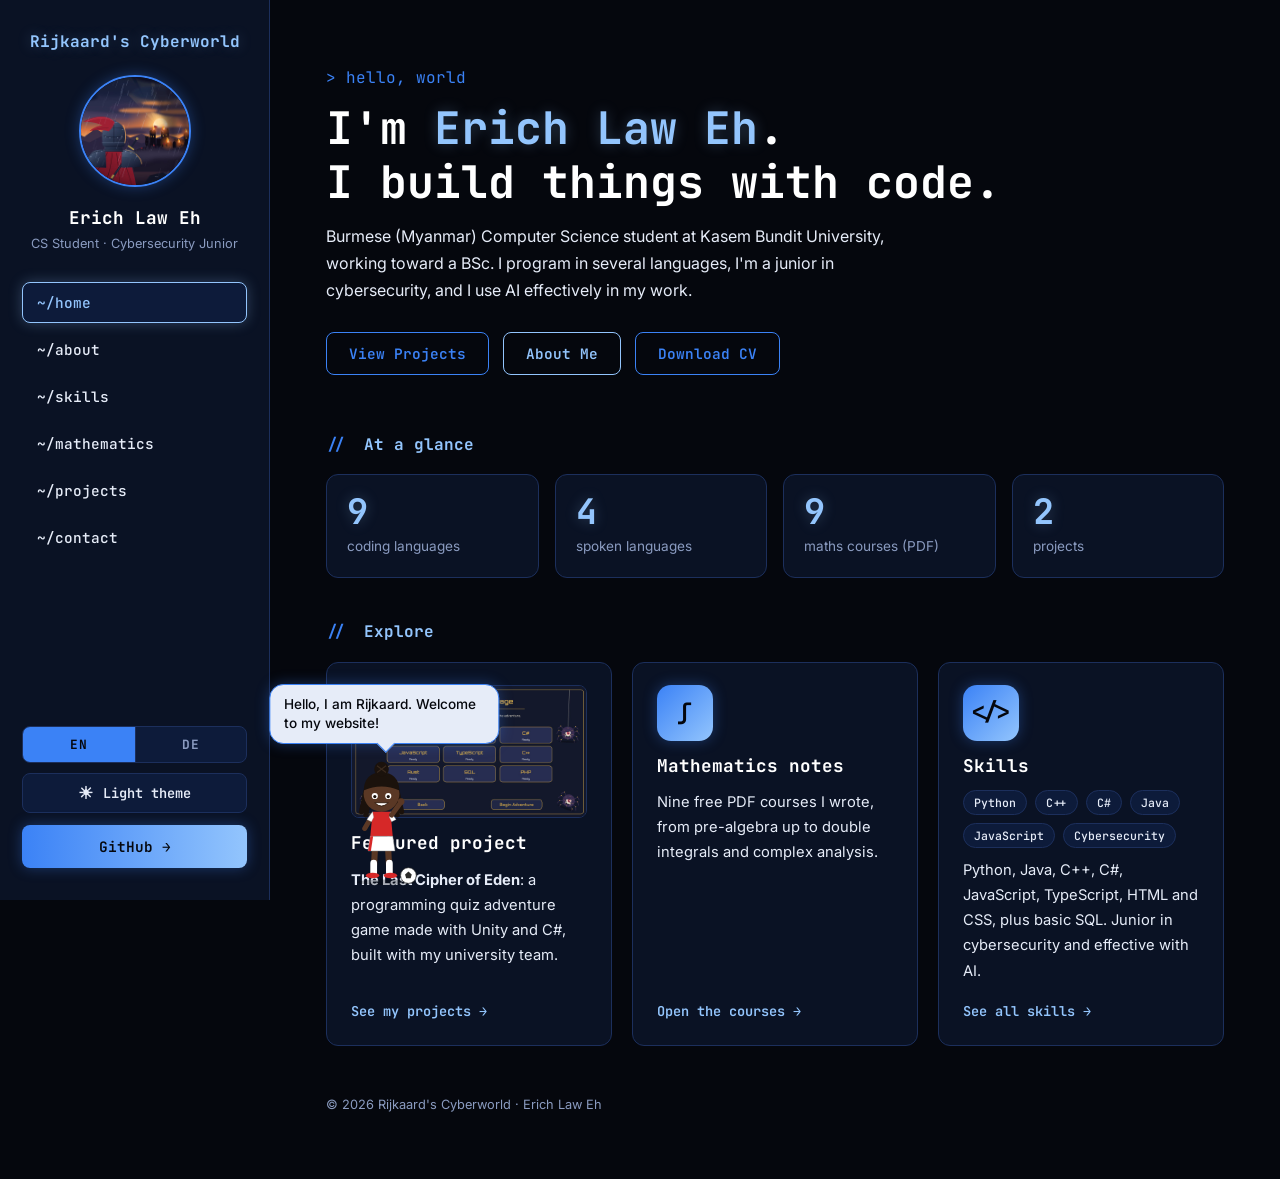
==== commit 7e3e03bb: "Add 404 page and accessibility, layout and contrast fixes Co-Authored-By: Claude Sonnet 5.5 <noreply" ====
--- a/index.html
+++ b/index.html
@@ -24,9 +24,10 @@
   <link rel="preconnect" href="https://fonts.googleapis.com">
   <link rel="preconnect" href="https://fonts.gstatic.com" crossorigin>
   <link href="https://fonts.googleapis.com/css2?family=Inter:wght@400;500;600&family=JetBrains+Mono:wght@400;500;600;700&display=swap" rel="stylesheet">
-  <link rel="stylesheet" href="css/style.css?v=16">
+  <link rel="stylesheet" href="css/style.css?v=20">
 </head>
 <body>
+  <a class="skip-link" href="#main">Skip to content</a>
   <button class="menu-toggle" aria-label="Toggle menu">&#9776;</button>
   <aside class="sidebar">
     <a class="brand" href="index.html">Rijkaard's Cyberworld</a>
@@ -49,7 +50,7 @@
     <a class="github-btn" href="https://github.com/Rijkaard1" target="_blank" rel="noopener noreferrer">GitHub &rarr;</a>
   </aside>
 
-  <main>
+  <main id="main" tabindex="-1">
     <section class="hero">
       <span class="tag">&gt; hello, world</span>
       <h1>I'm <span class="accent">Erich Law Eh</span>.<br>I build things with code.</h1>
@@ -73,7 +74,7 @@
       <h2 class="section-label mono"><span>//</span> Explore</h2>
       <div class="feature-grid">
         <a class="card feature" href="projects.html">
-          <img src="images/04_LanguageChoice.jpg" alt="Screenshot of The Last Cipher of Eden, the language choice screen" loading="lazy">
+          <img src="images/04_LanguageChoice.jpg" alt="Screenshot of The Last Cipher of Eden, the language choice screen" width="1280" height="720" loading="lazy">
           <h3>Featured project</h3>
           <p><strong>The Last Cipher of Eden</strong>: a programming quiz adventure game made with Unity and C#, built with my university team.</p>
           <span class="open-link mono">See my projects &rarr;</span>
@@ -95,8 +96,8 @@
     </section>
     <footer>&copy; 2026 Rijkaard's Cyberworld &middot; Erich Law Eh</footer>
   </main>
-  <script src="js/i18n.js?v=16"></script>
-  <script src="js/main.js?v=16"></script>
+  <script src="js/i18n.js?v=18"></script>
+  <script src="js/main.js?v=18"></script>
   <script src="js/bot.js?v=4" defer></script>
 </body>
 </html>
--- a/css/style.css
+++ b/css/style.css
@@ -10,6 +10,7 @@
   --glow-purple: 0 0 14px rgba(59, 130, 246, 0.35);
   --glow-green: 0 0 14px rgba(147, 197, 253, 0.28);
   --heading: #ffffff;
+  --on-accent: #05070d;
   --pill-a: rgba(147, 197, 253, 0.14);
   --pill-b: rgba(59, 130, 246, 0.2);
   --sidebar-w: 270px;
@@ -29,6 +30,7 @@
   --glow-purple: 0 0 12px rgba(37, 99, 235, 0.2);
   --glow-green: 0 0 12px rgba(30, 64, 175, 0.16);
   --heading: #0a1630;
+  --on-accent: #ffffff;
   --pill-a: rgba(30, 64, 175, 0.1);
   --pill-b: rgba(37, 99, 235, 0.12);
   color-scheme: light;
@@ -215,7 +217,7 @@
 .project > p { margin-bottom: 14px; }
 .project .tags { margin-bottom: 18px; }
 .credits { margin-bottom: 18px; padding: 14px 16px; border-left: 3px solid var(--purple); background: var(--panel-2); border-radius: 0 8px 8px 0; }
-.credits h4 { color: var(--purple); font-size: 0.85rem; margin-bottom: 4px; }
+.credits h3, .credits h4 { color: var(--purple); font-size: 0.85rem; margin-bottom: 4px; }
 .credits p { color: var(--muted); font-size: 0.88rem; margin-bottom: 6px; }
 .credits ul { list-style: none; display: flex; flex-wrap: wrap; gap: 8px 22px; }
 .credits li { color: var(--green); font: 500 0.88rem "JetBrains Mono", monospace; }
@@ -292,7 +294,7 @@
 .course-grid { display: grid; grid-template-columns: repeat(auto-fit, minmax(300px, 1fr)); gap: 20px; }
 .course-card { display: flex; flex-direction: column; gap: 10px; margin-bottom: 0; color: var(--text); transition: transform 0.2s, border-color 0.2s, box-shadow 0.2s; }
 .course-card:hover, .course-card:focus-visible { text-decoration: none; transform: translateY(-3px); border-color: var(--green); box-shadow: var(--glow-green); outline: none; }
-.course-card h3 { font-size: 1.1rem; color: var(--heading); }
+.course-card h2 { font-size: 1.1rem; color: var(--heading); }
 .course-card .course-meta { color: var(--muted); font-size: 0.78rem; margin: 0; }
 .course-card p { font-size: 0.92rem; }
 .course-card .tags { gap: 8px; }
@@ -332,7 +334,7 @@
 .project { max-width: 1160px; margin: 0 auto 32px; padding: 40px 44px; text-align: center; }
 .project .project-head { flex-direction: column; justify-content: center; gap: 14px; margin-bottom: 18px; }
 .project .project-head img { width: 112px; height: 112px; border-radius: 20px; }
-.project h3 { font-size: 1.9rem; color: var(--heading); }
+.project h2 { font-size: 1.9rem; color: var(--heading); }
 .project .meta { font-size: 0.85rem; margin-top: 6px; }
 .project > p { max-width: 820px; margin: 0 auto 18px; font-size: 1.05rem; }
 .project .tags { justify-content: center; margin-bottom: 24px; }
@@ -344,7 +346,7 @@
 .project .btn-row { justify-content: center; margin-top: 10px; }
 main:has(.project) > .btn-row { justify-content: center; max-width: 1160px; margin: 0 auto; }
 main:has(.project) > footer { text-align: center; }
-@media (max-width: 760px) { .project { padding: 28px 20px; } .project h3 { font-size: 1.5rem; } }
+@media (max-width: 760px) { .project { padding: 28px 20px; } .project h2 { font-size: 1.5rem; } }
 
 /* ---------- Every page except Home: centered layout ---------- */
 main:not(:has(.hero)) { max-width: 1500px; }
@@ -413,8 +415,8 @@
 .chip { padding: 8px 16px; border-radius: 999px; border: 1px solid var(--border); background: var(--panel-2); color: var(--text); font: 600 0.85rem "JetBrains Mono", monospace; cursor: pointer; transition: 0.2s; }
 .chip small { color: var(--muted); font-size: 0.72rem; margin-left: 4px; }
 .chip:hover { border-color: var(--green); }
-.chip.active { background: var(--purple); border-color: var(--purple); color: #fff; box-shadow: var(--glow-purple); }
-.chip.active small { color: #dbe7ff; }
+.chip.active { background: var(--purple); border-color: var(--purple); color: var(--on-accent); box-shadow: var(--glow-purple); }
+.chip.active small { color: var(--on-accent); opacity: 0.8; }
 .check { display: inline-flex; align-items: center; gap: 8px; color: var(--muted); font-size: 0.9rem; cursor: pointer; }
 .check input { accent-color: var(--purple); width: 16px; height: 16px; }
 .result-count { color: var(--muted); font-size: 0.8rem; margin: 0; }
@@ -436,6 +438,26 @@
 .lang-btn { padding: 9px 0; border: 0; background: transparent; color: var(--muted); font: 700 0.8rem "JetBrains Mono", monospace; letter-spacing: 1px; cursor: pointer; transition: background-color 0.2s, color 0.2s; }
 .lang-btn + .lang-btn { border-left: 1px solid var(--border); }
 .lang-btn:hover { color: var(--text); }
-.lang-btn.active { background: var(--purple); color: #fff; }
+.lang-btn.active { background: var(--purple); color: var(--on-accent); }
 .lang-btn:focus-visible { outline: 2px solid var(--green); outline-offset: -2px; }
 .lang-switch + .theme-toggle { margin-top: 0; }
+
+/* ---------- 404 page ---------- */
+.notfound { max-width: 700px; margin: 40px auto 0; text-align: center; }
+.nf-code { font-size: clamp(5rem, 16vw, 9rem); font-weight: 700; line-height: 1; background: linear-gradient(135deg, var(--purple), var(--green)); -webkit-background-clip: text; background-clip: text; color: transparent; margin-bottom: 8px; }
+.notfound .btn-row { justify-content: center; }
+
+/* headings inside cards are h2 now */
+.course-card h2 { margin: 0; }
+.project h2 { margin: 0; }
+.card.project h2 { color: var(--heading); }
+
+/* skip link + keyboard focus */
+.skip-link { position: fixed; top: 10px; left: 10px; z-index: 200; padding: 10px 16px; border-radius: 8px; background: var(--purple); color: var(--on-accent); font: 700 0.9rem "JetBrains Mono", monospace; transform: translateY(-200%); transition: transform 0.15s; }
+.skip-link:focus { transform: translateY(0); text-decoration: none; }
+main:focus { outline: none; }
+a:focus-visible, button:focus-visible { outline: 2px solid var(--green); outline-offset: 3px; }
+
+/* pictures keep their shape now that they carry width/height attributes */
+.shots img, .feature img { height: auto; }
+.card .credits h3 { color: var(--purple); font-size: 0.85rem; }
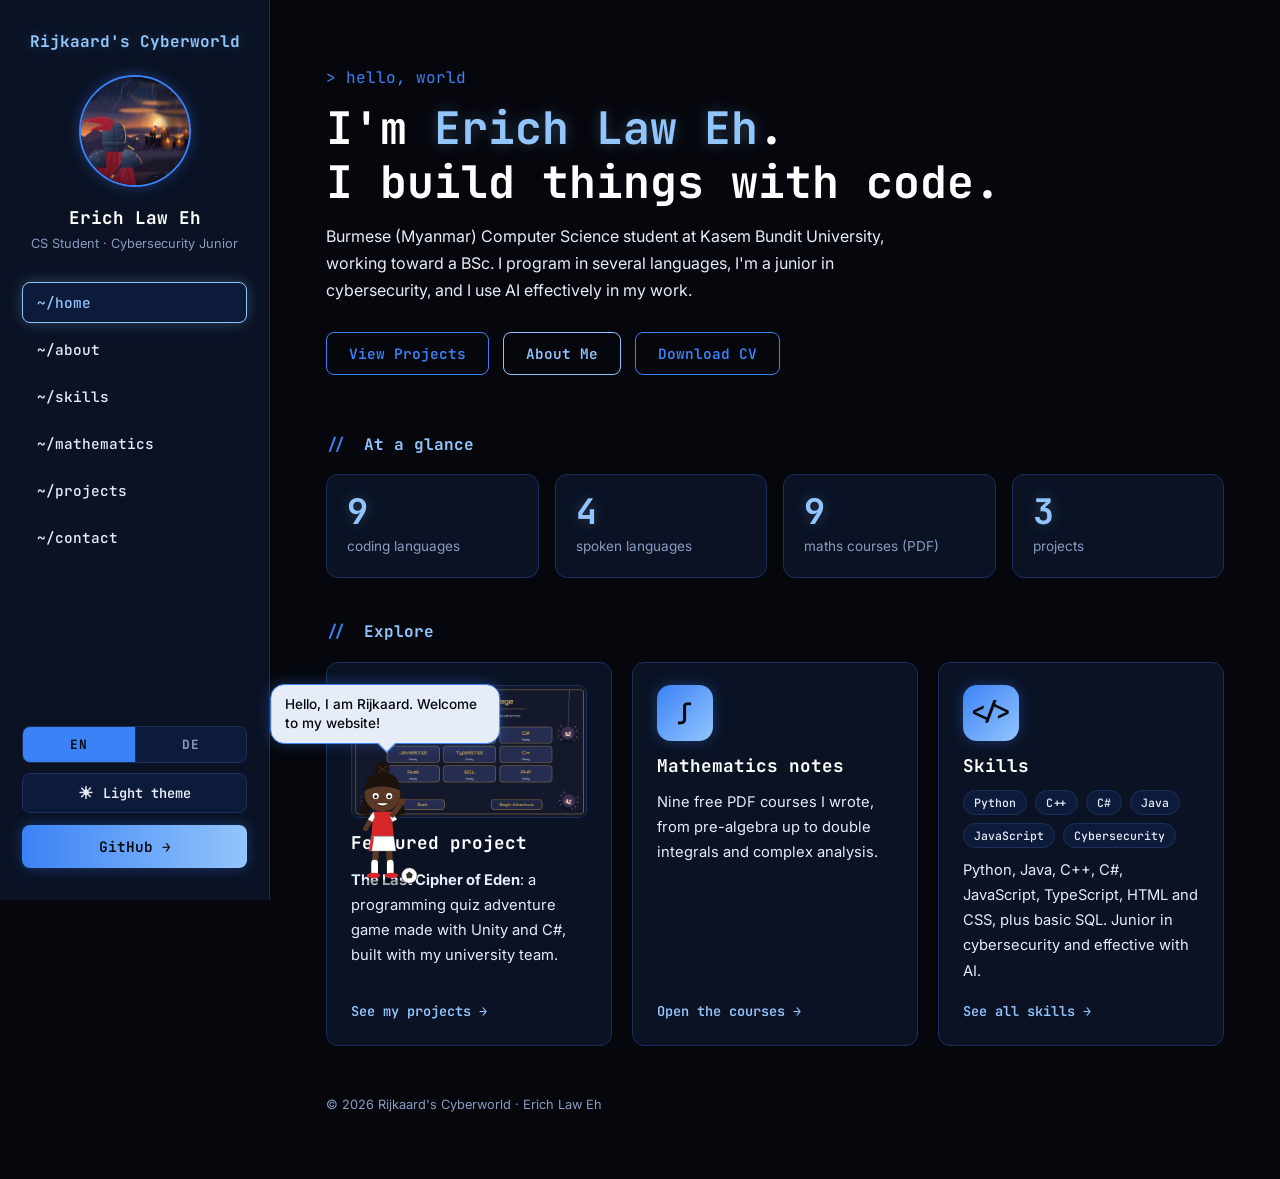
==== commit 8b166759: "Add StudyBuddy project to the Projects page Co-Authored-By: Claude Sonnet 5.5 <noreply@anthropic.com" ====
--- a/index.html
+++ b/index.html
@@ -24,7 +24,7 @@
   <link rel="preconnect" href="https://fonts.googleapis.com">
   <link rel="preconnect" href="https://fonts.gstatic.com" crossorigin>
   <link href="https://fonts.googleapis.com/css2?family=Inter:wght@400;500;600&family=JetBrains+Mono:wght@400;500;600;700&display=swap" rel="stylesheet">
-  <link rel="stylesheet" href="css/style.css?v=20">
+  <link rel="stylesheet" href="css/style.css?v=21">
 </head>
 <body>
   <a class="skip-link" href="#main">Skip to content</a>
@@ -68,7 +68,7 @@
         <div class="stat"><strong>9</strong><span>coding languages</span></div>
         <div class="stat"><strong>4</strong><span>spoken languages</span></div>
         <div class="stat"><strong>9</strong><span>maths courses (PDF)</span></div>
-        <div class="stat"><strong>2</strong><span>projects</span></div>
+        <div class="stat"><strong>3</strong><span>projects</span></div>
       </div>
 
       <h2 class="section-label mono"><span>//</span> Explore</h2>
@@ -96,7 +96,7 @@
     </section>
     <footer>&copy; 2026 Rijkaard's Cyberworld &middot; Erich Law Eh</footer>
   </main>
-  <script src="js/i18n.js?v=18"></script>
+  <script src="js/i18n.js?v=19"></script>
   <script src="js/main.js?v=18"></script>
   <script src="js/bot.js?v=4" defer></script>
 </body>
--- a/css/style.css
+++ b/css/style.css
@@ -461,3 +461,5 @@
 /* pictures keep their shape now that they carry width/height attributes */
 .shots img, .feature img { height: auto; }
 .card .credits h3 { color: var(--purple); font-size: 0.85rem; }
+
+.project .note { color: var(--muted); font-size: 0.85rem; margin-top: 16px; margin-bottom: 0; }
